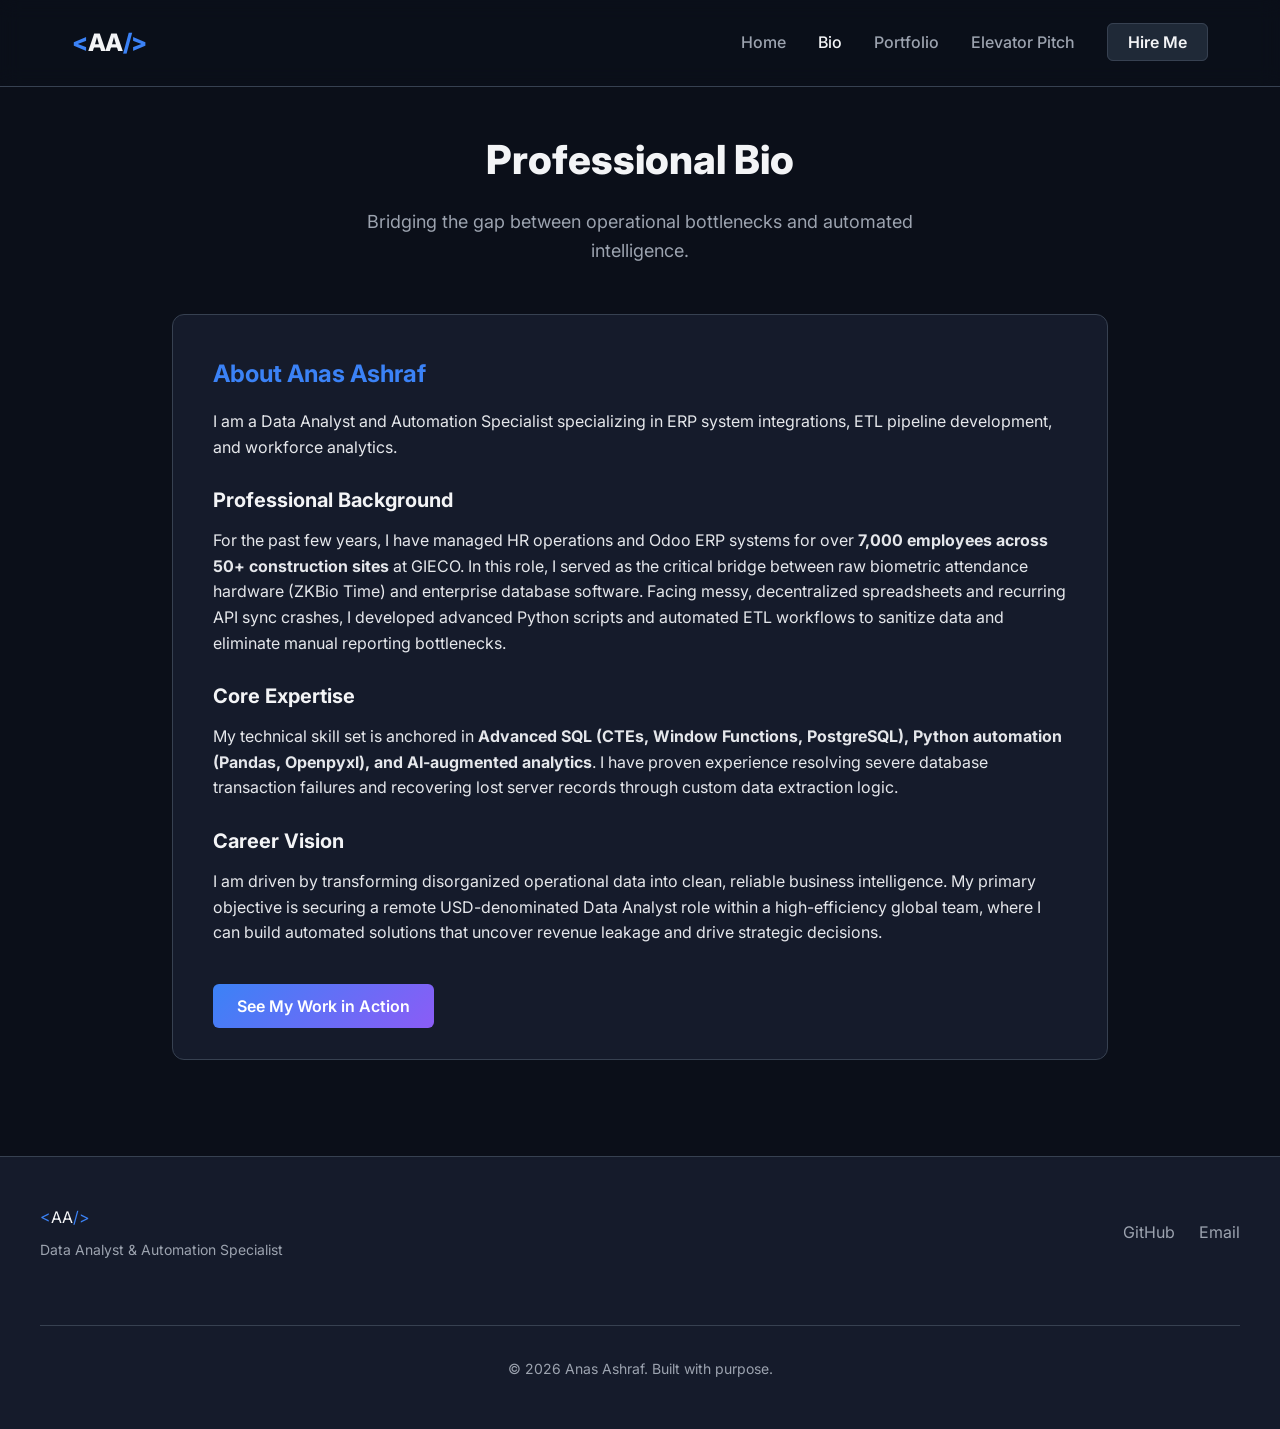
==== bio.html @ d92e1a6f "feat: initial portfolio website release" ====
<!DOCTYPE html>
<html lang="en">
<head>
  <meta charset="UTF-8" />
  <meta name="viewport" content="width=device-width, initial-scale=1.0" />
  <title>Bio | Anas Ashraf</title>
  <meta name="description" content="Professional Biography of Anas Ashraf" />
  <link href="https://fonts.googleapis.com/css2?family=Inter:wght@300;400;500;600;700;800;900&family=Fira+Code:wght@400;500&display=swap" rel="stylesheet" />
  <link rel="stylesheet" href="style.css" />
</head>
<body>
  <!-- Navigation -->
  <nav class="navbar" id="navbar">
    <div class="nav-container">
      <a href="index.html" class="nav-logo">
        <span class="logo-bracket">&lt;</span>AA<span class="logo-bracket">/&gt;</span>
      </a>
      <ul class="nav-links" id="navLinks">
        <li><a href="index.html" class="nav-link" id="nav-home">Home</a></li>
        <li><a href="bio.html" class="nav-link active" id="nav-bio">Bio</a></li>
        <li><a href="portfolio.html" class="nav-link" id="nav-portfolio">Portfolio</a></li>
        <li><a href="pitch.html" class="nav-link" id="nav-pitch">Elevator Pitch</a></li>
        <li><a href="mailto:anasashraff90@gmail.com" class="nav-cta" id="nav-contact">Hire Me</a></li>
      </ul>
      <button class="hamburger" id="hamburger" aria-label="Toggle menu">
        <span></span><span></span><span></span>
      </button>
    </div>
  </nav>

  <section class="page-section">
    <div class="section-header">
      <h1 class="section-title">Professional Bio</h1>
      <p class="section-subtitle">Bridging the gap between operational bottlenecks and automated intelligence.</p>
    </div>

    <div class="content-block">
      <h2>About Anas Ashraf</h2>
      <p>I am a Data Analyst and Automation Specialist specializing in ERP system integrations, ETL pipeline development, and workforce analytics.</p>
      
      <h3>Professional Background</h3>
      <p>For the past few years, I have managed HR operations and Odoo ERP systems for over <strong>7,000 employees across 50+ construction sites</strong> at GIECO. In this role, I served as the critical bridge between raw biometric attendance hardware (ZKBio Time) and enterprise database software. Facing messy, decentralized spreadsheets and recurring API sync crashes, I developed advanced Python scripts and automated ETL workflows to sanitize data and eliminate manual reporting bottlenecks.</p>
      
      <h3>Core Expertise</h3>
      <p>My technical skill set is anchored in <strong>Advanced SQL (CTEs, Window Functions, PostgreSQL), Python automation (Pandas, Openpyxl), and AI-augmented analytics</strong>. I have proven experience resolving severe database transaction failures and recovering lost server records through custom data extraction logic.</p>
      
      <h3>Career Vision</h3>
      <p>I am driven by transforming disorganized operational data into clean, reliable business intelligence. My primary objective is securing a remote USD-denominated Data Analyst role within a high-efficiency global team, where I can build automated solutions that uncover revenue leakage and drive strategic decisions.</p>
      
      <div style="margin-top: 3rem;">
        <a href="portfolio.html" class="btn-primary">See My Work in Action</a>
      </div>
    </div>
  </section>

  <!-- Footer -->
  <footer class="footer">
    <div class="footer-container">
      <div class="footer-left">
        <span class="footer-logo"><span class="logo-bracket">&lt;</span>AA<span class="logo-bracket">/&gt;</span></span>
        <p>Data Analyst & Automation Specialist</p>
      </div>
      <div class="footer-links">
        <a href="https://github.com/Anas9906" target="_blank" rel="noopener">GitHub</a>
        <a href="mailto:anasashraff90@gmail.com">Email</a>
      </div>
      <p class="footer-copy">© 2026 Anas Ashraf. Built with purpose.</p>
    </div>
  </footer>

  <script src="main.js"></script>
</body>
</html>
---- style.css ----
:root {
  --bg-color: #0b0f19;
  --bg-secondary: #151b2b;
  --bg-tertiary: #1f2937;
  --text-main: #f3f4f6;
  --text-muted: #9ca3af;
  --accent-primary: #3b82f6;
  --accent-secondary: #8b5cf6;
  --accent-glow: rgba(59, 130, 246, 0.5);
  --border-color: #374151;
  --success: #10b981;
  --font-sans: 'Inter', sans-serif;
  --font-mono: 'Fira Code', monospace;
}

* {
  margin: 0;
  padding: 0;
  box-sizing: border-box;
}

body {
  font-family: var(--font-sans);
  background-color: var(--bg-color);
  color: var(--text-main);
  line-height: 1.6;
  overflow-x: hidden;
}

a {
  text-decoration: none;
  color: inherit;
}

/* Navigation */
.navbar {
  position: fixed;
  top: 0;
  width: 100%;
  padding: 1.5rem 0;
  background: rgba(11, 15, 25, 0.8);
  backdrop-filter: blur(10px);
  z-index: 1000;
  border-bottom: 1px solid var(--border-color);
}

.nav-container {
  max-width: 1200px;
  margin: 0 auto;
  padding: 0 2rem;
  display: flex;
  justify-content: space-between;
  align-items: center;
}

.nav-logo {
  font-size: 1.5rem;
  font-weight: 800;
  letter-spacing: -0.5px;
}

.logo-bracket {
  color: var(--accent-primary);
}

.nav-links {
  display: flex;
  list-style: none;
  gap: 2rem;
  align-items: center;
}

.nav-link {
  font-weight: 500;
  color: var(--text-muted);
  transition: color 0.3s ease;
}

.nav-link:hover, .nav-link.active {
  color: var(--text-main);
}

.nav-cta {
  padding: 0.5rem 1.25rem;
  background: var(--bg-tertiary);
  border: 1px solid var(--border-color);
  border-radius: 6px;
  font-weight: 600;
  transition: all 0.3s ease;
}

.nav-cta:hover {
  background: var(--accent-primary);
  border-color: var(--accent-primary);
  box-shadow: 0 0 15px var(--accent-glow);
}

.hamburger {
  display: none;
  background: none;
  border: none;
  cursor: pointer;
  flex-direction: column;
  gap: 5px;
}

.hamburger span {
  width: 25px;
  height: 2px;
  background-color: var(--text-main);
  transition: 0.3s;
}

/* Hero Section */
.hero {
  position: relative;
  min-height: 100vh;
  display: flex;
  align-items: center;
  justify-content: space-between;
  max-width: 1200px;
  margin: 0 auto;
  padding: 6rem 2rem 2rem;
}

.hero-bg {
  position: absolute;
  top: 0;
  left: 0;
  width: 100%;
  height: 100%;
  z-index: -1;
  overflow: hidden;
}

.grid-overlay {
  position: absolute;
  width: 100%;
  height: 100%;
  background-image: 
    linear-gradient(to right, var(--border-color) 1px, transparent 1px),
    linear-gradient(to bottom, var(--border-color) 1px, transparent 1px);
  background-size: 50px 50px;
  opacity: 0.1;
  mask-image: radial-gradient(circle at center, black, transparent 80%);
  -webkit-mask-image: radial-gradient(circle at center, black, transparent 80%);
}

.orb {
  position: absolute;
  border-radius: 50%;
  filter: blur(80px);
  opacity: 0.1;
  z-index: -1;
}

.orb-1 {
  top: -10%;
  left: -10%;
  width: 400px;
  height: 400px;
  background: var(--accent-primary);
}

.orb-2 {
  bottom: 10%;
  right: -5%;
  width: 300px;
  height: 300px;
  background: var(--accent-secondary);
}

.hero-content {
  flex: 1;
  max-width: 600px;
}

.hero-badge {
  display: inline-flex;
  align-items: center;
  gap: 0.5rem;
  padding: 0.25rem 0.75rem;
  background: var(--bg-secondary);
  border: 1px solid var(--border-color);
  border-radius: 50px;
  font-size: 0.875rem;
  font-weight: 500;
  margin-bottom: 1.5rem;
}

.badge-dot {
  width: 8px;
  height: 8px;
  background: var(--success);
  border-radius: 50%;
  box-shadow: 0 0 8px var(--success);
}

.hero-title {
  font-size: 4rem;
  font-weight: 800;
  line-height: 1.1;
  margin-bottom: 1rem;
  letter-spacing: -1px;
}

.title-line {
  background: linear-gradient(135deg, #fff 0%, #a5b4fc 100%);
  -webkit-background-clip: text;
  -webkit-text-fill-color: transparent;
}

.hero-tagline {
  font-size: 1.5rem;
  color: var(--accent-primary);
  font-weight: 600;
  margin-bottom: 1.5rem;
  min-height: 2.5rem;
}

.cursor {
  animation: blink 1s step-end infinite;
}

@keyframes blink {
  50% { opacity: 0; }
}

.hero-description {
  font-size: 1.125rem;
  color: var(--text-muted);
  margin-bottom: 2rem;
}

.hero-description strong {
  color: var(--text-main);
}

.hero-stats {
  display: flex;
  gap: 2rem;
  margin-bottom: 2.5rem;
}

.stat-card {
  display: flex;
  flex-direction: column;
}

.stat-number {
  font-size: 1.5rem;
  font-weight: 800;
  color: var(--text-main);
}

.stat-label {
  font-size: 0.875rem;
  color: var(--text-muted);
  text-transform: uppercase;
  letter-spacing: 1px;
}

.hero-actions {
  display: flex;
  gap: 1rem;
}

.btn-primary {
  padding: 0.75rem 1.5rem;
  background: linear-gradient(135deg, var(--accent-primary) 0%, var(--accent-secondary) 100%);
  border-radius: 6px;
  font-weight: 600;
  color: #fff;
  transition: transform 0.2s, box-shadow 0.2s;
}

.btn-primary:hover {
  transform: translateY(-2px);
  box-shadow: 0 10px 20px rgba(99, 102, 241, 0.3);
}

.btn-secondary {
  padding: 0.75rem 1.5rem;
  background: var(--bg-secondary);
  border: 1px solid var(--border-color);
  border-radius: 6px;
  font-weight: 600;
  transition: background 0.2s;
}

.btn-secondary:hover {
  background: var(--bg-tertiary);
}

.hero-visual {
  flex: 1;
  max-width: 500px;
  perspective: 1000px;
}

.code-window {
  background: #0d1117;
  border: 1px solid var(--border-color);
  border-radius: 10px;
  overflow: hidden;
  box-shadow: 0 10px 30px rgba(0, 0, 0, 0.3);
}

.window-header {
  background: #161b22;
  padding: 0.75rem 1rem;
  display: flex;
  align-items: center;
  border-bottom: 1px solid var(--border-color);
}

.dot {
  width: 12px;
  height: 12px;
  border-radius: 50%;
  margin-right: 8px;
}

.dot.red { background: #ff5f56; }
.dot.yellow { background: #ffbd2e; }
.dot.green { background: #27c93f; }

.window-title {
  margin-left: 1rem;
  color: var(--text-muted);
  font-size: 0.875rem;
  font-family: var(--font-mono);
}

.code-body {
  padding: 1.5rem;
  font-family: var(--font-mono);
  font-size: 0.875rem;
  line-height: 1.5;
  overflow-x: auto;
}

.c-keyword { color: #ff7b72; }
.c-module { color: #79c0ff; }
.c-comment { color: #8b949e; }
.c-func { color: #d2a8ff; }
.c-str { color: #a5d6ff; }
.c-num { color: #79c0ff; }

/* Skills Strip */
.skills-strip {
  border-top: 1px solid var(--border-color);
  border-bottom: 1px solid var(--border-color);
  background: var(--bg-secondary);
  padding: 1.5rem 0;
  overflow: hidden;
  white-space: nowrap;
}

.skills-container {
  display: inline-block;
  animation: scroll 60s linear infinite;
}

.skill-tag {
  display: inline-block;
  padding: 0.5rem 1rem;
  background: var(--bg-tertiary);
  border: 1px solid var(--border-color);
  border-radius: 4px;
  margin: 0 1rem;
  font-weight: 500;
  color: var(--text-muted);
}

@keyframes scroll {
  0% { transform: translateX(0); }
  100% { transform: translateX(-50%); }
}

/* Generic Section Styles */
.page-section {
  max-width: 1000px;
  margin: 0 auto;
  padding: 8rem 2rem 4rem;
  min-height: 100vh;
}

.section-header {
  margin-bottom: 3rem;
  text-align: center;
}

.section-title {
  font-size: 2.5rem;
  font-weight: 800;
  margin-bottom: 1rem;
}

.section-subtitle {
  color: var(--text-muted);
  font-size: 1.125rem;
  max-width: 600px;
  margin: 0 auto;
}

/* Content Blocks */
.content-block {
  background: var(--bg-secondary);
  border: 1px solid var(--border-color);
  border-radius: 12px;
  padding: 2.5rem;
  margin-bottom: 2rem;
  box-shadow: none;
}

.content-block h2 {
  color: var(--accent-primary);
  margin-top: 2rem;
  margin-bottom: 1rem;
  font-size: 1.5rem;
}

.content-block h2:first-child {
  margin-top: 0;
}

.content-block h3 {
  margin-top: 1.5rem;
  margin-bottom: 0.75rem;
  font-size: 1.25rem;
}

.content-block p {
  margin-bottom: 1rem;
  color: #e5e7eb;
}

.content-block ul {
  margin-left: 1.5rem;
  margin-bottom: 1rem;
  color: #e5e7eb;
}

.content-block li {
  margin-bottom: 0.5rem;
}

/* Nav Cards (Homepage) */
.nav-cards {
  padding: 6rem 2rem;
  max-width: 1200px;
  margin: 0 auto;
}

.cards-grid {
  display: grid;
  grid-template-columns: repeat(auto-fit, minmax(300px, 1fr));
  gap: 2rem;
  margin-top: 3rem;
}

.nav-card {
  background: var(--bg-secondary);
  border: 1px solid var(--border-color);
  border-radius: 12px;
  padding: 2rem;
  transition: transform 0.3s, box-shadow 0.3s;
  position: relative;
  overflow: hidden;
}

.nav-card:hover {
  transform: translateY(-5px);
  border-color: var(--accent-primary);
  box-shadow: 0 10px 30px rgba(0,0,0,0.3);
}

.nav-card.featured {
  background: linear-gradient(180deg, var(--bg-secondary) 0%, rgba(59, 130, 246, 0.1) 100%);
  border-color: rgba(59, 130, 246, 0.5);
}

.card-badge {
  position: absolute;
  top: 1rem;
  right: 1rem;
  background: var(--accent-primary);
  color: white;
  font-size: 0.75rem;
  font-weight: 700;
  padding: 0.25rem 0.5rem;
  border-radius: 4px;
}

.card-icon {
  font-size: 2.5rem;
  margin-bottom: 1.5rem;
}

.card-title {
  font-size: 1.25rem;
  margin-bottom: 1rem;
}

.card-desc {
  color: var(--text-muted);
  font-size: 0.875rem;
  margin-bottom: 1.5rem;
}

.card-link {
  color: var(--accent-primary);
  font-weight: 600;
  font-size: 0.875rem;
}

/* Portfolio Specific */
.project-card {
  border: 1px solid var(--border-color);
  border-radius: 12px;
  overflow: hidden;
  background: var(--bg-secondary);
  margin-bottom: 3rem;
}

.project-header {
  padding: 2rem;
  border-bottom: 1px solid var(--border-color);
  background: linear-gradient(90deg, rgba(59,130,246,0.1) 0%, transparent 100%);
}

.project-tags {
  display: flex;
  flex-wrap: wrap;
  gap: 0.5rem;
  margin: 1rem 0;
}

.tag {
  background: var(--bg-tertiary);
  color: var(--text-muted);
  padding: 0.25rem 0.75rem;
  border-radius: 50px;
  font-size: 0.75rem;
  border: 1px solid var(--border-color);
}

.project-body {
  padding: 2rem;
}

/* Footer */
.footer {
  border-top: 1px solid var(--border-color);
  padding: 3rem 2rem;
  background: var(--bg-secondary);
}

.footer-container {
  max-width: 1200px;
  margin: 0 auto;
  display: flex;
  justify-content: space-between;
  align-items: center;
  flex-wrap: wrap;
  gap: 2rem;
}

.footer-left p {
  color: var(--text-muted);
  font-size: 0.875rem;
  margin-top: 0.5rem;
}

.footer-links {
  display: flex;
  gap: 1.5rem;
}

.footer-links a {
  color: var(--text-muted);
  transition: color 0.3s;
}

.footer-links a:hover {
  color: var(--accent-primary);
}

.footer-copy {
  width: 100%;
  text-align: center;
  color: var(--text-muted);
  font-size: 0.875rem;
  margin-top: 2rem;
  padding-top: 2rem;
  border-top: 1px solid var(--border-color);
}

/* Responsive */
@media (max-width: 900px) {
  .hero {
    flex-direction: column;
    text-align: center;
    padding-top: 8rem;
  }
  
  .hero-stats {
    justify-content: center;
  }
  
  .hero-actions {
    justify-content: center;
    margin-bottom: 3rem;
  }
  
  .hero-visual {
    width: 100%;
  }
}

@media (max-width: 768px) {
  .nav-links {
    position: absolute;
    top: 100%;
    left: 0;
    width: 100%;
    background: var(--bg-secondary);
    flex-direction: column;
    padding: 2rem;
    border-bottom: 1px solid var(--border-color);
    clip-path: circle(0% at top right);
    transition: clip-path 0.5s ease-in-out;
  }
  
  .nav-links.active {
    clip-path: circle(150% at top right);
  }
  
  .hamburger {
    display: flex;
  }
  
  .hero-title {
    font-size: 3rem;
  }
}
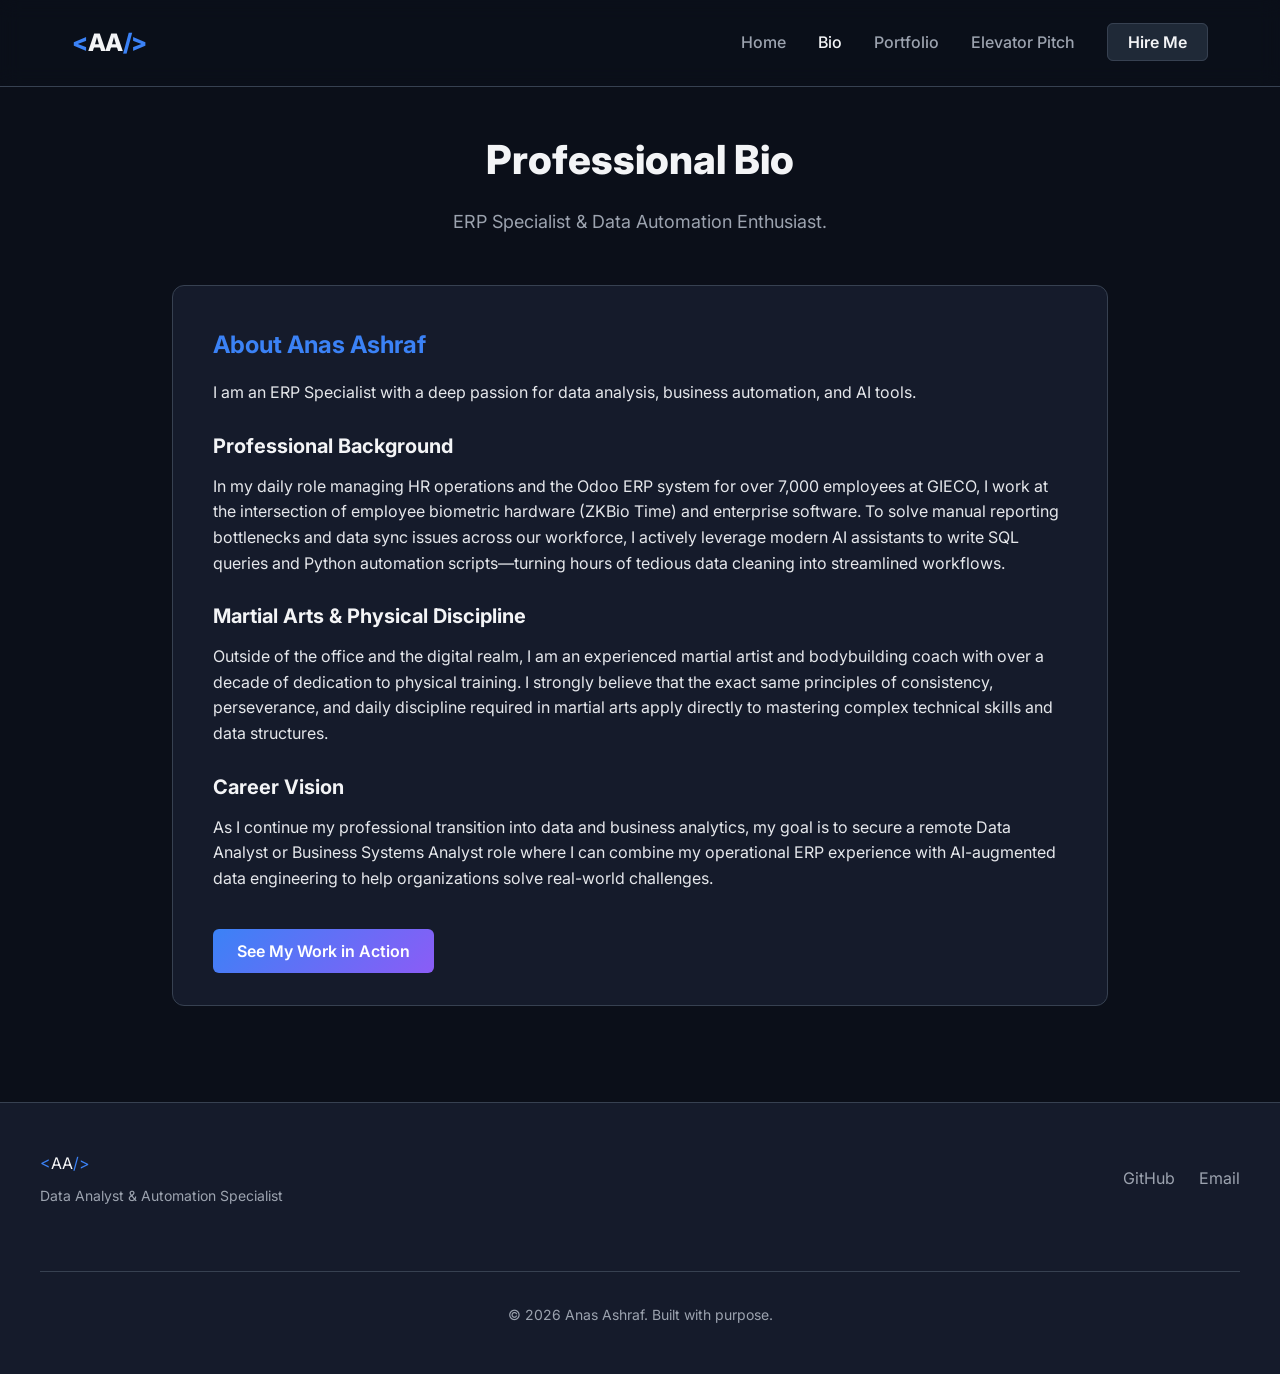
==== commit 49ed1b62: "refactor: update bio to authentic ERP Specialist and martial arts background" ====
--- a/bio.html
+++ b/bio.html
@@ -31,21 +31,21 @@
   <section class="page-section">
     <div class="section-header">
       <h1 class="section-title">Professional Bio</h1>
-      <p class="section-subtitle">Bridging the gap between operational bottlenecks and automated intelligence.</p>
+      <p class="section-subtitle">ERP Specialist & Data Automation Enthusiast.</p>
     </div>
 
     <div class="content-block">
       <h2>About Anas Ashraf</h2>
-      <p>I am a Data Analyst and Automation Specialist specializing in ERP system integrations, ETL pipeline development, and workforce analytics.</p>
+      <p>I am an ERP Specialist with a deep passion for data analysis, business automation, and AI tools.</p>
       
       <h3>Professional Background</h3>
-      <p>For the past few years, I have managed HR operations and Odoo ERP systems for over <strong>7,000 employees across 50+ construction sites</strong> at GIECO. In this role, I served as the critical bridge between raw biometric attendance hardware (ZKBio Time) and enterprise database software. Facing messy, decentralized spreadsheets and recurring API sync crashes, I developed advanced Python scripts and automated ETL workflows to sanitize data and eliminate manual reporting bottlenecks.</p>
+      <p>In my daily role managing HR operations and the Odoo ERP system for over 7,000 employees at GIECO, I work at the intersection of employee biometric hardware (ZKBio Time) and enterprise software. To solve manual reporting bottlenecks and data sync issues across our workforce, I actively leverage modern AI assistants to write SQL queries and Python automation scripts—turning hours of tedious data cleaning into streamlined workflows.</p>
       
-      <h3>Core Expertise</h3>
-      <p>My technical skill set is anchored in <strong>Advanced SQL (CTEs, Window Functions, PostgreSQL), Python automation (Pandas, Openpyxl), and AI-augmented analytics</strong>. I have proven experience resolving severe database transaction failures and recovering lost server records through custom data extraction logic.</p>
+      <h3>Martial Arts & Physical Discipline</h3>
+      <p>Outside of the office and the digital realm, I am an experienced martial artist and bodybuilding coach with over a decade of dedication to physical training. I strongly believe that the exact same principles of consistency, perseverance, and daily discipline required in martial arts apply directly to mastering complex technical skills and data structures.</p>
       
       <h3>Career Vision</h3>
-      <p>I am driven by transforming disorganized operational data into clean, reliable business intelligence. My primary objective is securing a remote USD-denominated Data Analyst role within a high-efficiency global team, where I can build automated solutions that uncover revenue leakage and drive strategic decisions.</p>
+      <p>As I continue my professional transition into data and business analytics, my goal is to secure a remote Data Analyst or Business Systems Analyst role where I can combine my operational ERP experience with AI-augmented data engineering to help organizations solve real-world challenges.</p>
       
       <div style="margin-top: 3rem;">
         <a href="portfolio.html" class="btn-primary">See My Work in Action</a>
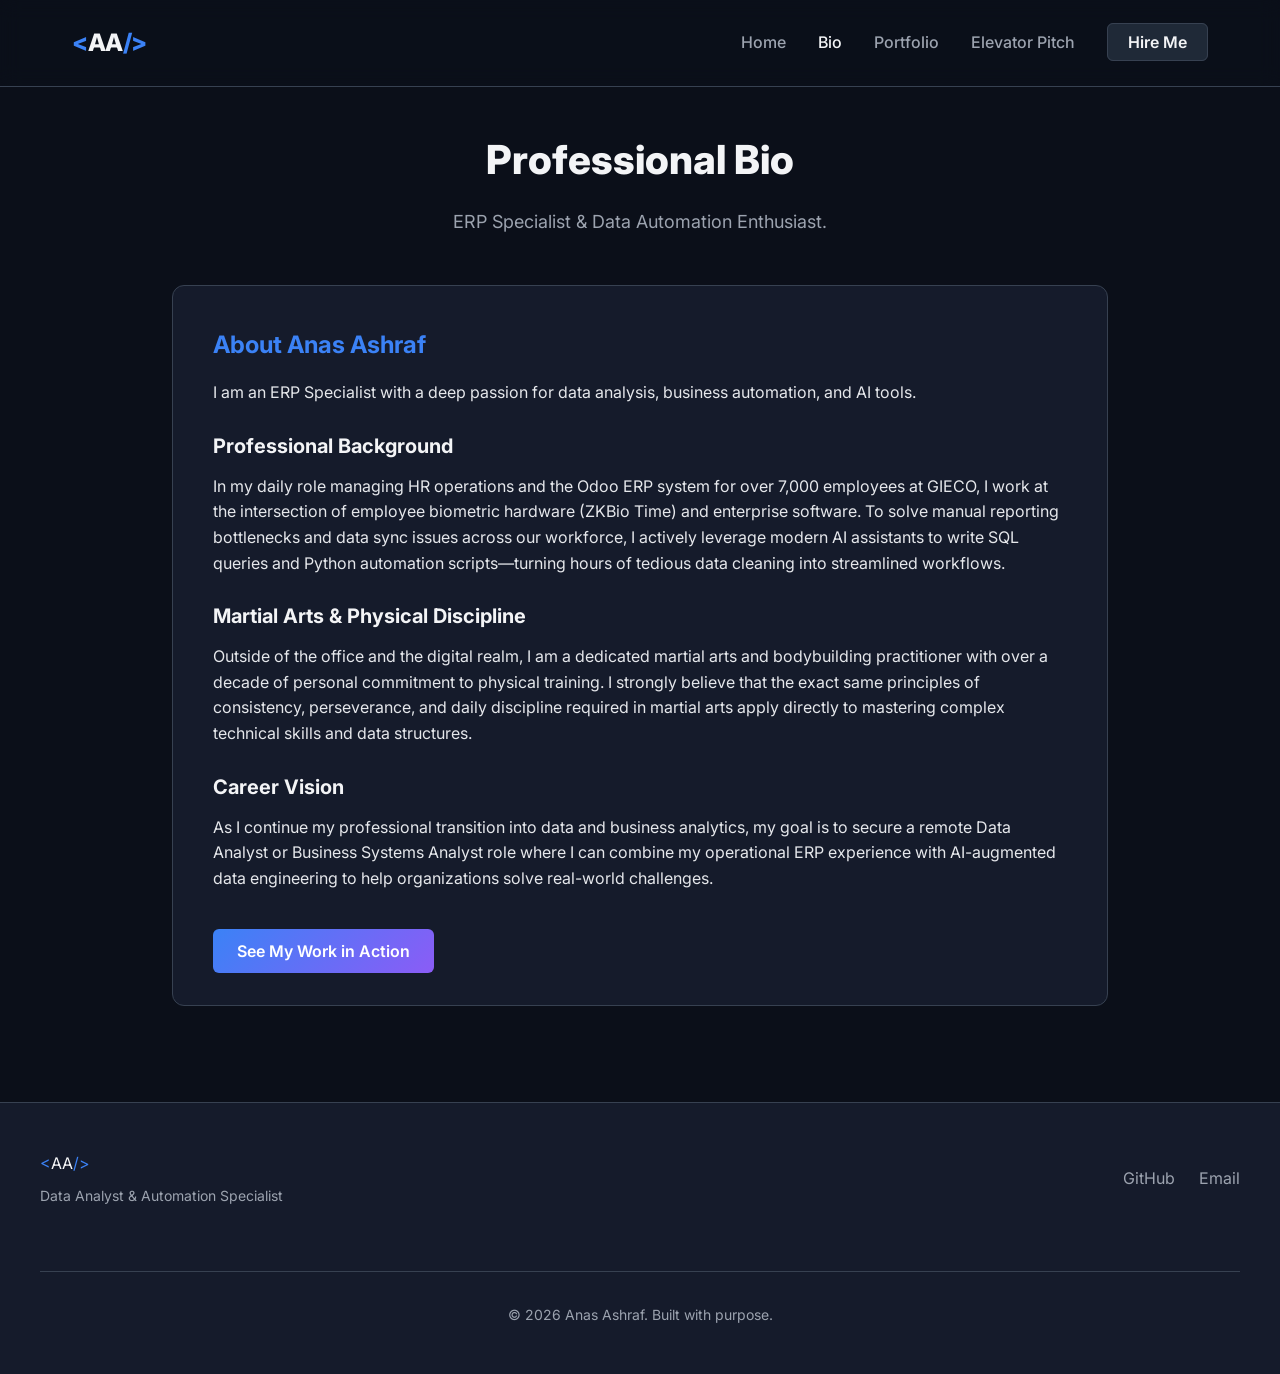
==== commit 4790cfb4: "fix: correct martial arts title from coach to practitioner" ====
--- a/bio.html
+++ b/bio.html
@@ -42,7 +42,7 @@
       <p>In my daily role managing HR operations and the Odoo ERP system for over 7,000 employees at GIECO, I work at the intersection of employee biometric hardware (ZKBio Time) and enterprise software. To solve manual reporting bottlenecks and data sync issues across our workforce, I actively leverage modern AI assistants to write SQL queries and Python automation scripts—turning hours of tedious data cleaning into streamlined workflows.</p>
       
       <h3>Martial Arts & Physical Discipline</h3>
-      <p>Outside of the office and the digital realm, I am an experienced martial artist and bodybuilding coach with over a decade of dedication to physical training. I strongly believe that the exact same principles of consistency, perseverance, and daily discipline required in martial arts apply directly to mastering complex technical skills and data structures.</p>
+      <p>Outside of the office and the digital realm, I am a dedicated martial arts and bodybuilding practitioner with over a decade of personal commitment to physical training. I strongly believe that the exact same principles of consistency, perseverance, and daily discipline required in martial arts apply directly to mastering complex technical skills and data structures.</p>
       
       <h3>Career Vision</h3>
       <p>As I continue my professional transition into data and business analytics, my goal is to secure a remote Data Analyst or Business Systems Analyst role where I can combine my operational ERP experience with AI-augmented data engineering to help organizations solve real-world challenges.</p>
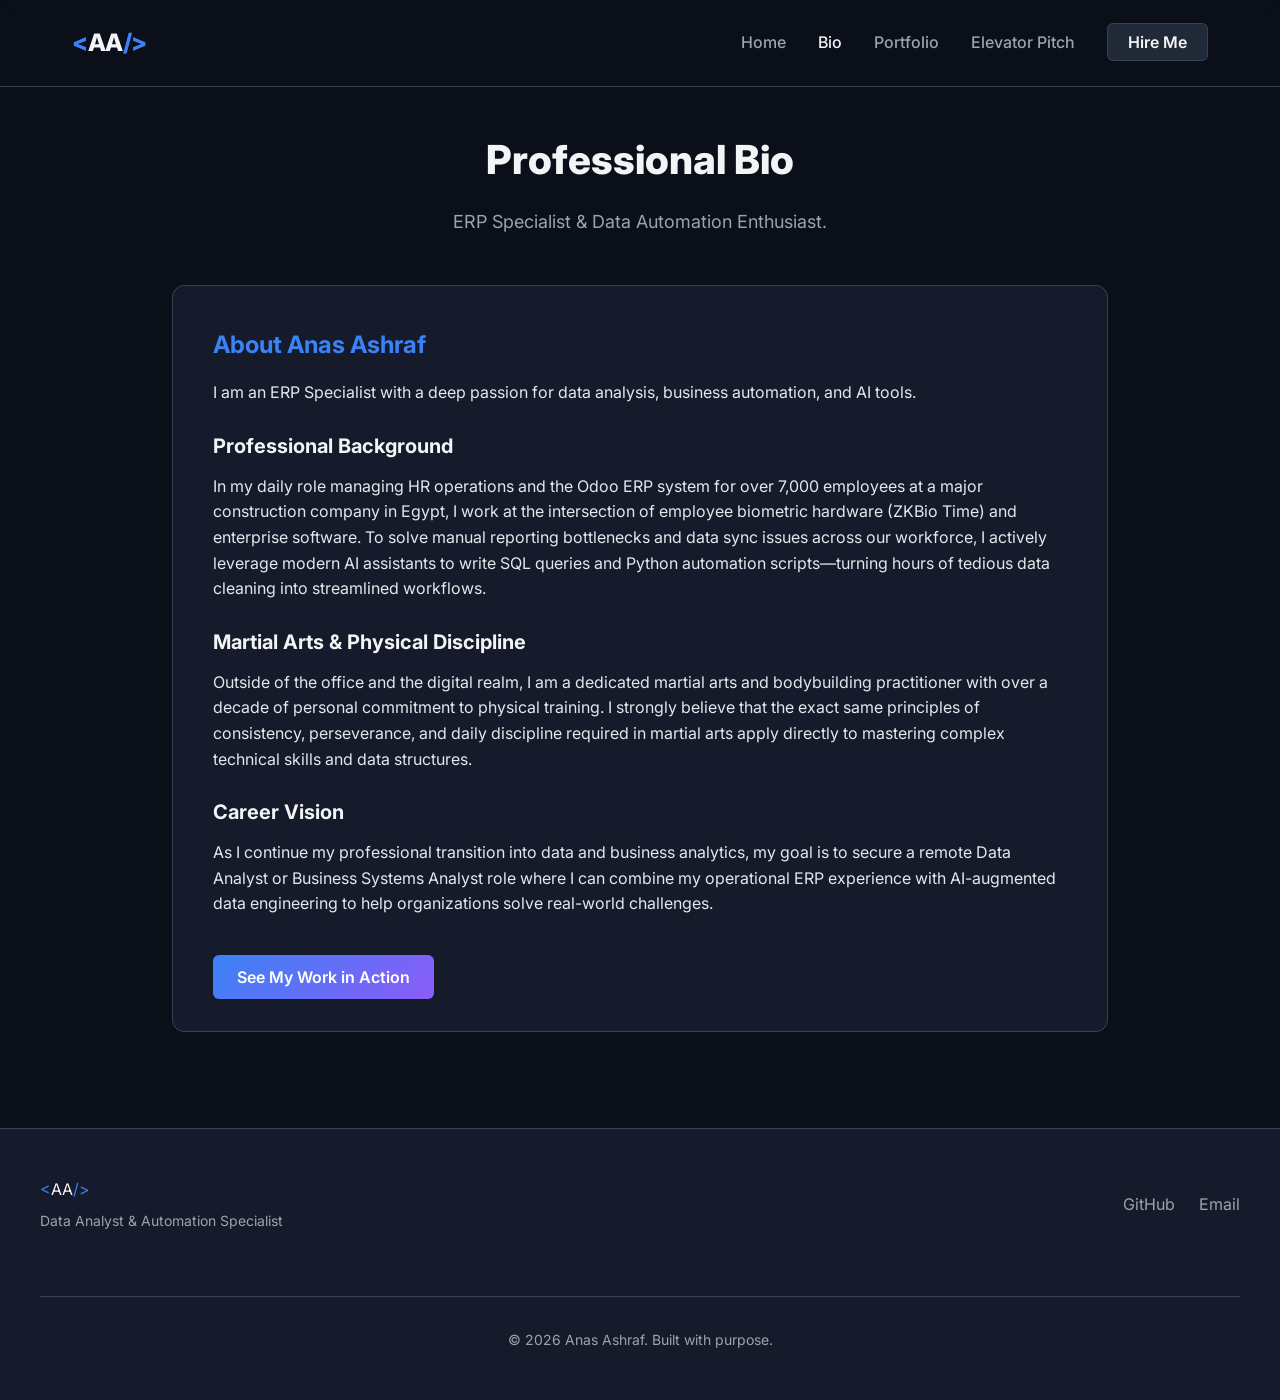
==== commit 85487eea: "refactor: anonymize company name to a major construction company in Egypt across all website pages" ====
--- a/bio.html
+++ b/bio.html
@@ -39,7 +39,7 @@
       <p>I am an ERP Specialist with a deep passion for data analysis, business automation, and AI tools.</p>
       
       <h3>Professional Background</h3>
-      <p>In my daily role managing HR operations and the Odoo ERP system for over 7,000 employees at GIECO, I work at the intersection of employee biometric hardware (ZKBio Time) and enterprise software. To solve manual reporting bottlenecks and data sync issues across our workforce, I actively leverage modern AI assistants to write SQL queries and Python automation scripts—turning hours of tedious data cleaning into streamlined workflows.</p>
+      <p>In my daily role managing HR operations and the Odoo ERP system for over 7,000 employees at a major construction company in Egypt, I work at the intersection of employee biometric hardware (ZKBio Time) and enterprise software. To solve manual reporting bottlenecks and data sync issues across our workforce, I actively leverage modern AI assistants to write SQL queries and Python automation scripts—turning hours of tedious data cleaning into streamlined workflows.</p>
       
       <h3>Martial Arts & Physical Discipline</h3>
       <p>Outside of the office and the digital realm, I am a dedicated martial arts and bodybuilding practitioner with over a decade of personal commitment to physical training. I strongly believe that the exact same principles of consistency, perseverance, and daily discipline required in martial arts apply directly to mastering complex technical skills and data structures.</p>
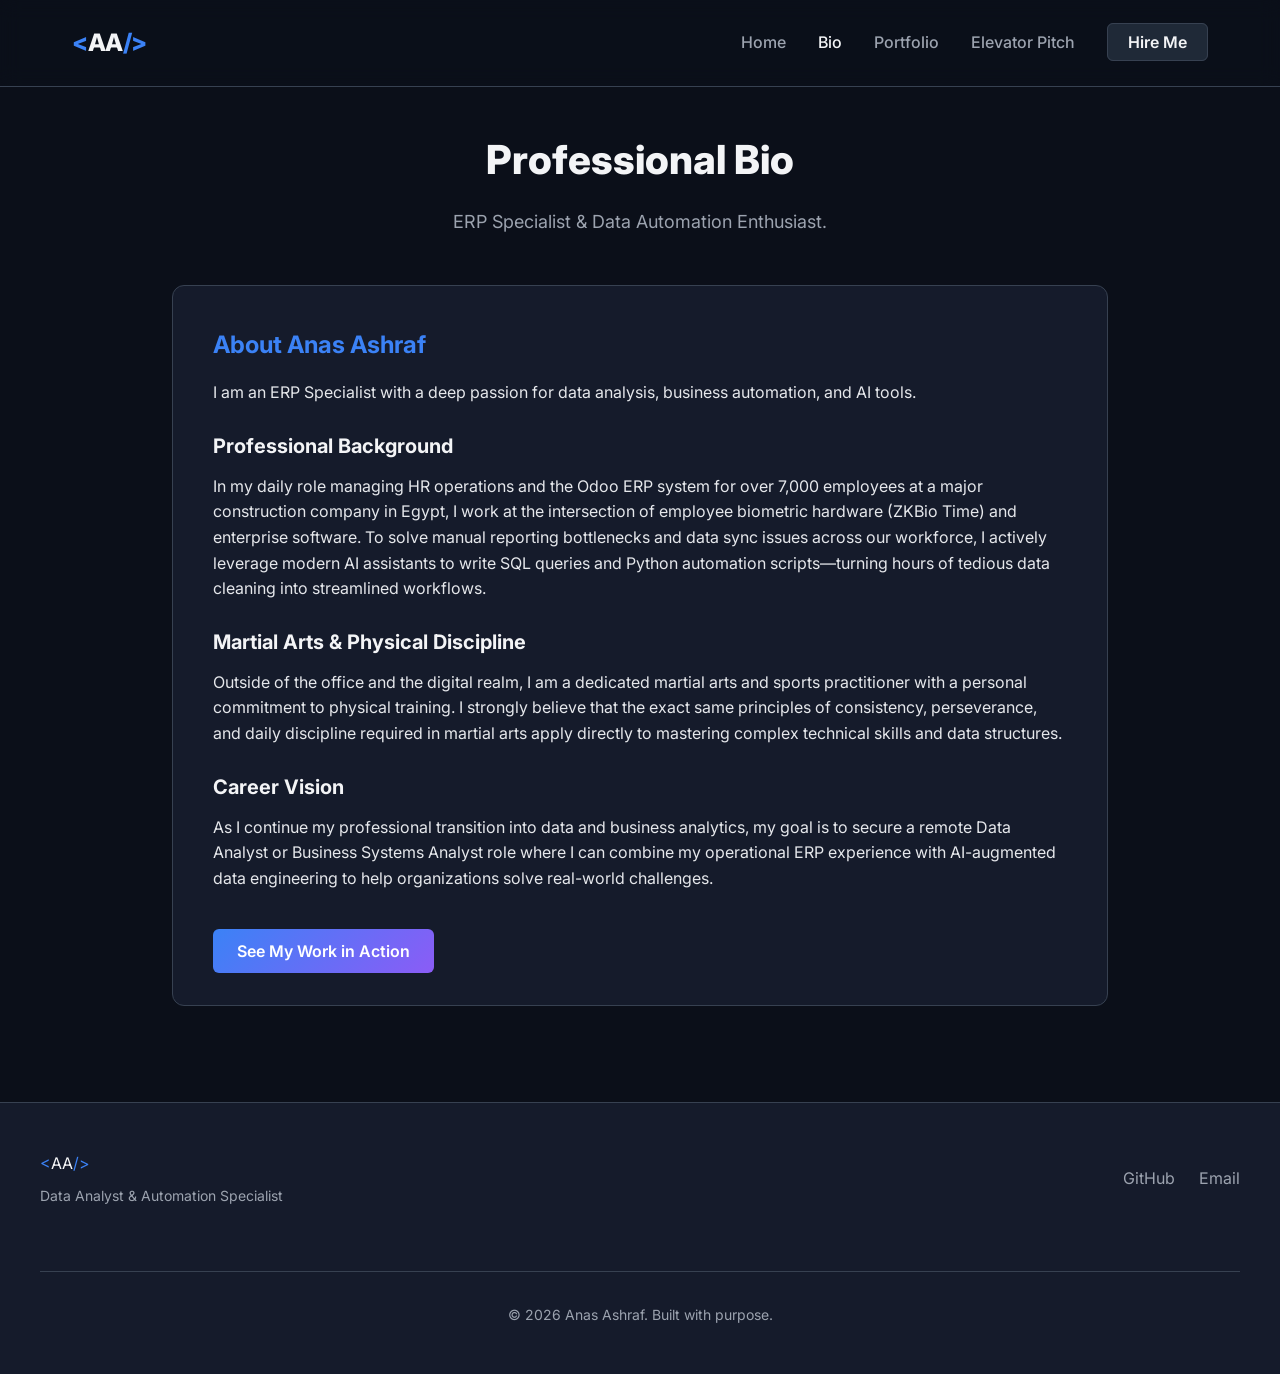
==== commit 0a203c8d: "refactor: update bio.html to use sports practitioner and remove decade timeline" ====
--- a/bio.html
+++ b/bio.html
@@ -42,7 +42,7 @@
       <p>In my daily role managing HR operations and the Odoo ERP system for over 7,000 employees at a major construction company in Egypt, I work at the intersection of employee biometric hardware (ZKBio Time) and enterprise software. To solve manual reporting bottlenecks and data sync issues across our workforce, I actively leverage modern AI assistants to write SQL queries and Python automation scripts—turning hours of tedious data cleaning into streamlined workflows.</p>
       
       <h3>Martial Arts & Physical Discipline</h3>
-      <p>Outside of the office and the digital realm, I am a dedicated martial arts and bodybuilding practitioner with over a decade of personal commitment to physical training. I strongly believe that the exact same principles of consistency, perseverance, and daily discipline required in martial arts apply directly to mastering complex technical skills and data structures.</p>
+      <p>Outside of the office and the digital realm, I am a dedicated martial arts and sports practitioner with a personal commitment to physical training. I strongly believe that the exact same principles of consistency, perseverance, and daily discipline required in martial arts apply directly to mastering complex technical skills and data structures.</p>
       
       <h3>Career Vision</h3>
       <p>As I continue my professional transition into data and business analytics, my goal is to secure a remote Data Analyst or Business Systems Analyst role where I can combine my operational ERP experience with AI-augmented data engineering to help organizations solve real-world challenges.</p>
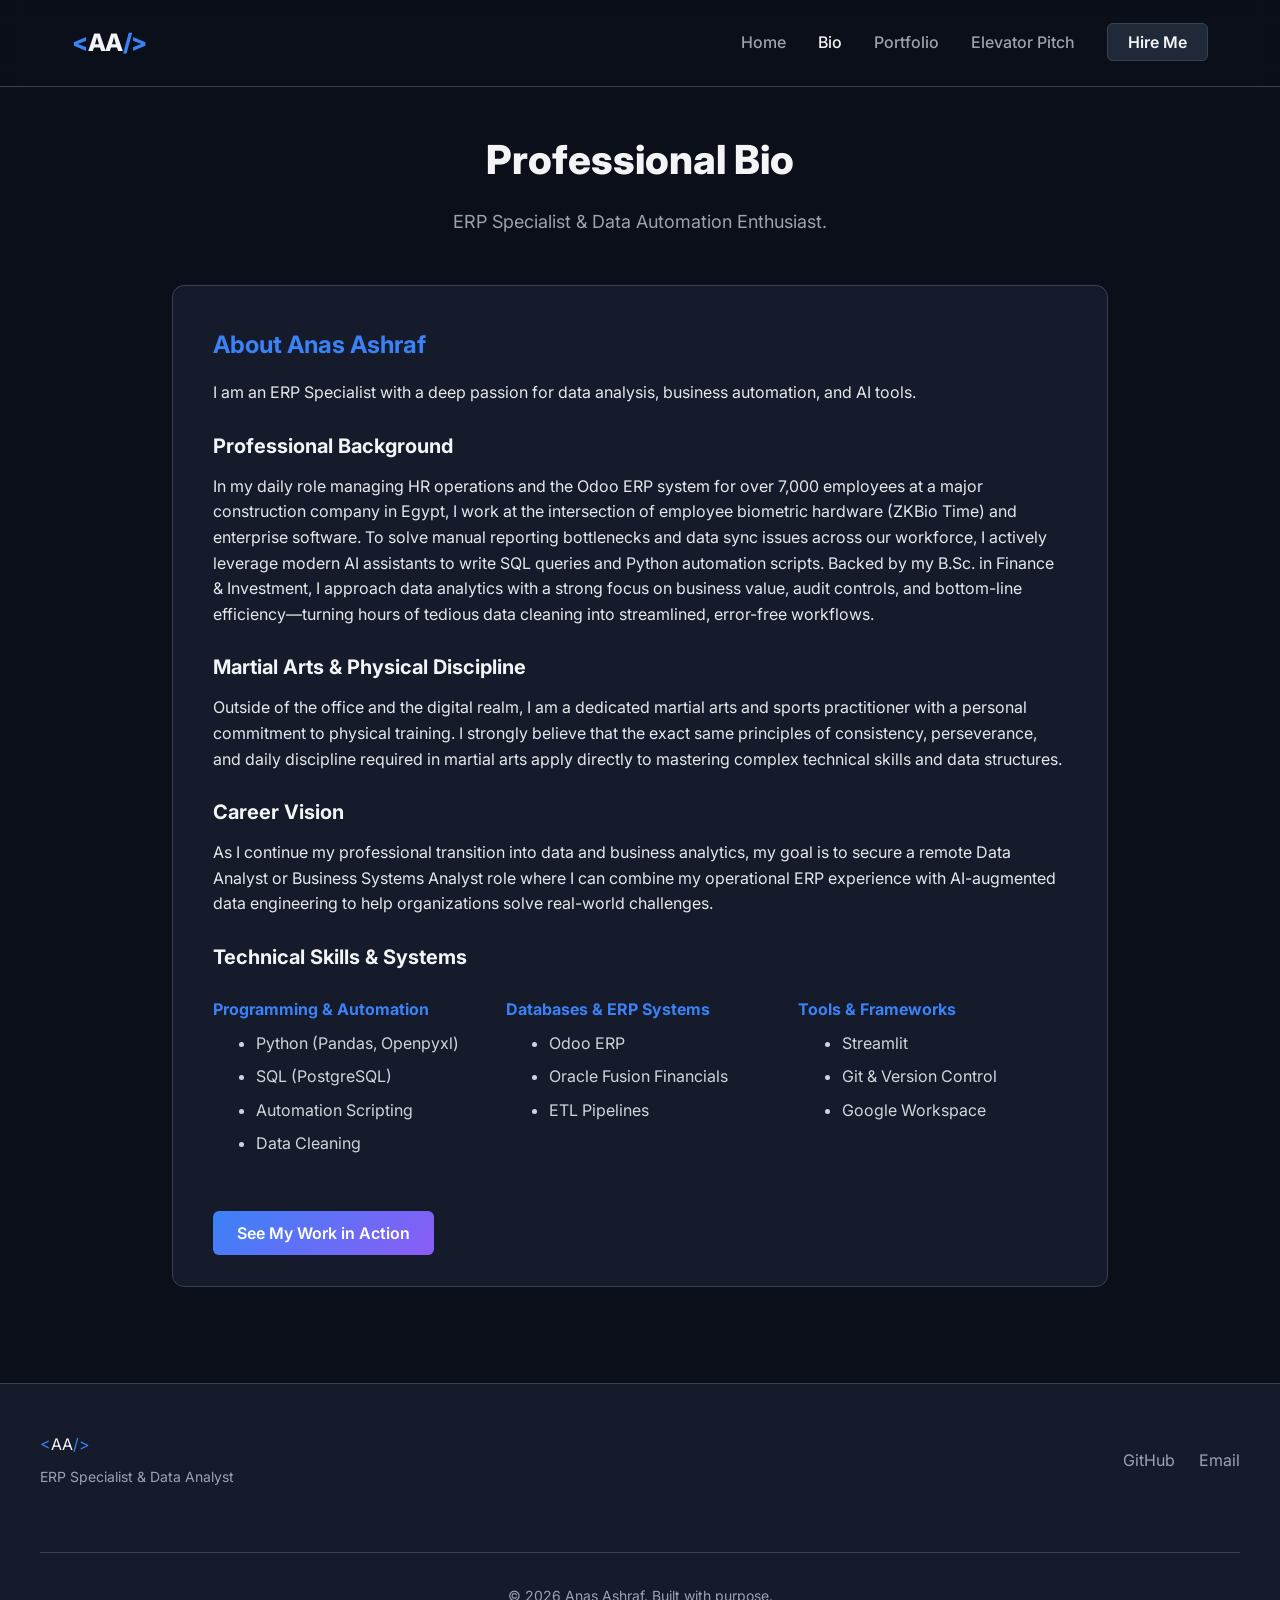
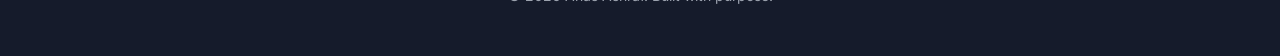
==== commit 6db15450: "refactor: integrate Finance degree in bio, add Oracle Fusion and categorized skills grid" ====
--- a/bio.html
+++ b/bio.html
@@ -39,13 +39,42 @@
       <p>I am an ERP Specialist with a deep passion for data analysis, business automation, and AI tools.</p>
       
       <h3>Professional Background</h3>
-      <p>In my daily role managing HR operations and the Odoo ERP system for over 7,000 employees at a major construction company in Egypt, I work at the intersection of employee biometric hardware (ZKBio Time) and enterprise software. To solve manual reporting bottlenecks and data sync issues across our workforce, I actively leverage modern AI assistants to write SQL queries and Python automation scripts—turning hours of tedious data cleaning into streamlined workflows.</p>
+      <p>In my daily role managing HR operations and the Odoo ERP system for over 7,000 employees at a major construction company in Egypt, I work at the intersection of employee biometric hardware (ZKBio Time) and enterprise software. To solve manual reporting bottlenecks and data sync issues across our workforce, I actively leverage modern AI assistants to write SQL queries and Python automation scripts. Backed by my B.Sc. in Finance & Investment, I approach data analytics with a strong focus on business value, audit controls, and bottom-line efficiency—turning hours of tedious data cleaning into streamlined, error-free workflows.</p>
       
       <h3>Martial Arts & Physical Discipline</h3>
       <p>Outside of the office and the digital realm, I am a dedicated martial arts and sports practitioner with a personal commitment to physical training. I strongly believe that the exact same principles of consistency, perseverance, and daily discipline required in martial arts apply directly to mastering complex technical skills and data structures.</p>
       
       <h3>Career Vision</h3>
       <p>As I continue my professional transition into data and business analytics, my goal is to secure a remote Data Analyst or Business Systems Analyst role where I can combine my operational ERP experience with AI-augmented data engineering to help organizations solve real-world challenges.</p>
+
+      <h3>Technical Skills & Systems</h3>
+      <div style="display: grid; grid-template-columns: repeat(auto-fit, minmax(200px, 1fr)); gap: 1.5rem; margin-top: 1.5rem; margin-bottom: 2.5rem;">
+        <div>
+          <strong style="color: var(--accent-primary);">Programming & Automation</strong>
+          <ul style="margin-top: 0.5rem; padding-left: 1.2rem; color: #d1d5db; line-height: 1.6;">
+            <li>Python (Pandas, Openpyxl)</li>
+            <li>SQL (PostgreSQL)</li>
+            <li>Automation Scripting</li>
+            <li>Data Cleaning</li>
+          </ul>
+        </div>
+        <div>
+          <strong style="color: var(--accent-primary);">Databases & ERP Systems</strong>
+          <ul style="margin-top: 0.5rem; padding-left: 1.2rem; color: #d1d5db; line-height: 1.6;">
+            <li>Odoo ERP</li>
+            <li>Oracle Fusion Financials</li>
+            <li>ETL Pipelines</li>
+          </ul>
+        </div>
+        <div>
+          <strong style="color: var(--accent-primary);">Tools & Frameworks</strong>
+          <ul style="margin-top: 0.5rem; padding-left: 1.2rem; color: #d1d5db; line-height: 1.6;">
+            <li>Streamlit</li>
+            <li>Git & Version Control</li>
+            <li>Google Workspace</li>
+          </ul>
+        </div>
+      </div>
       
       <div style="margin-top: 3rem;">
         <a href="portfolio.html" class="btn-primary">See My Work in Action</a>
@@ -58,7 +87,7 @@
     <div class="footer-container">
       <div class="footer-left">
         <span class="footer-logo"><span class="logo-bracket">&lt;</span>AA<span class="logo-bracket">/&gt;</span></span>
-        <p>Data Analyst & Automation Specialist</p>
+        <p>ERP Specialist & Data Analyst</p>
       </div>
       <div class="footer-links">
         <a href="https://github.com/Anas9906" target="_blank" rel="noopener">GitHub</a>
